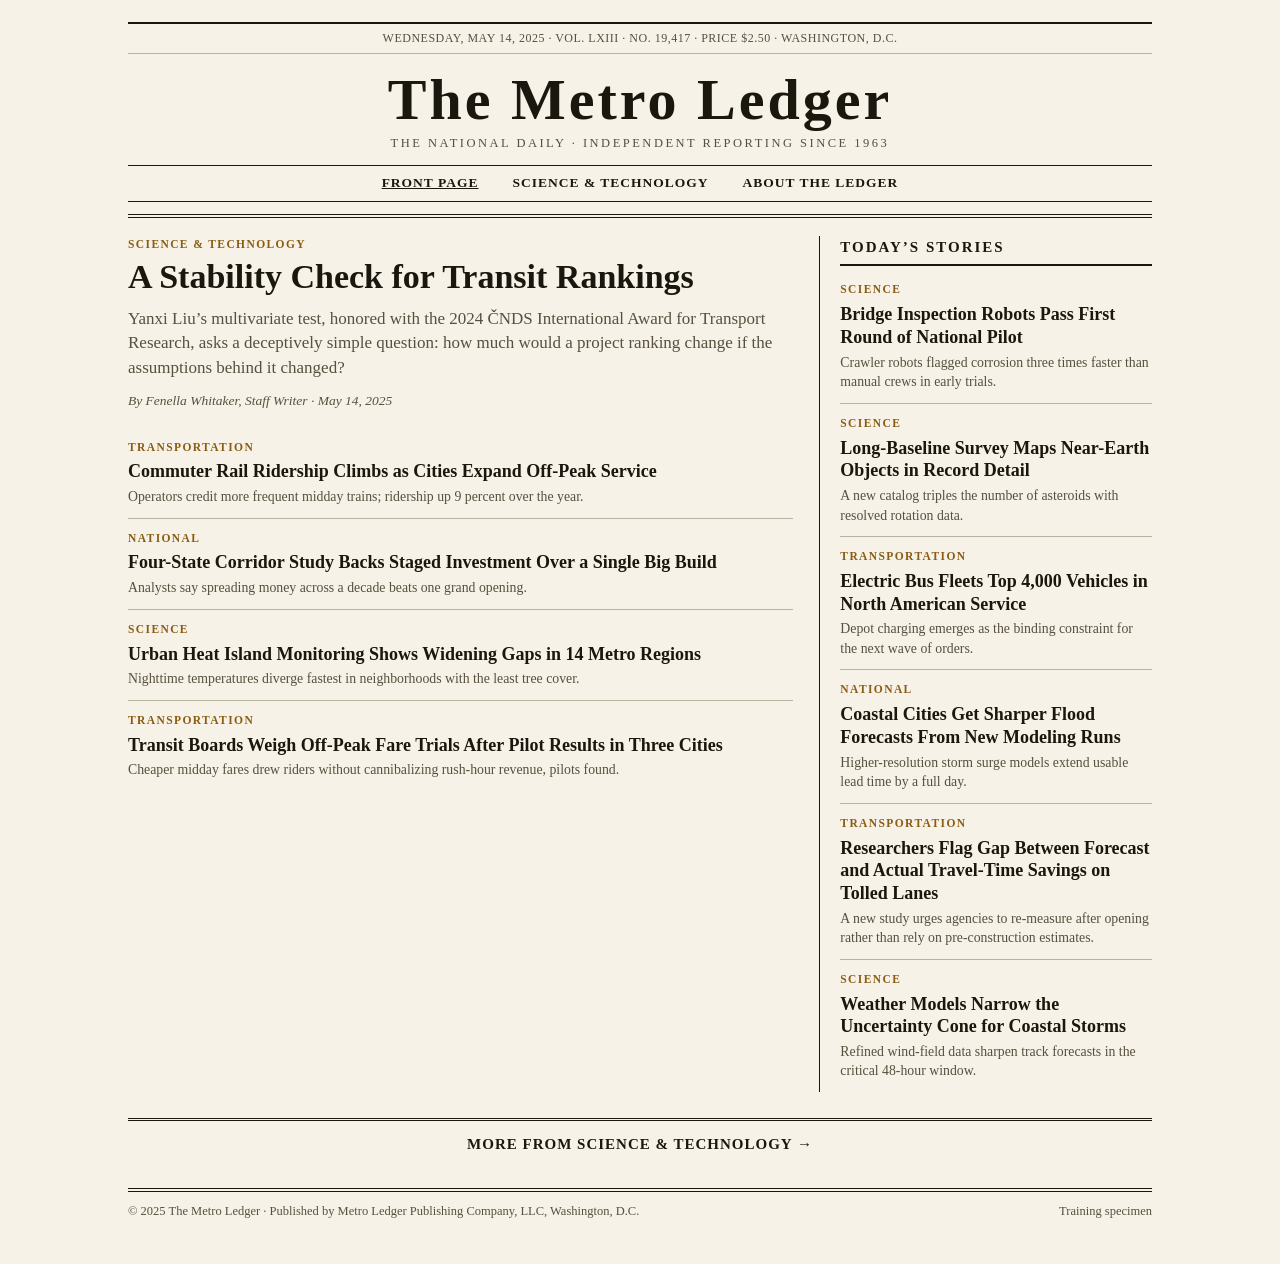
==== index.html @ 2e6db42e "The Metro Ledger: fictional national newspaper website (training case)" ====
<!DOCTYPE html>
<html lang="en">
<head>
<meta charset="utf-8">
<meta name="viewport" content="width=device-width, initial-scale=1">
<meta name="robots" content="noindex, nofollow">
<title>The Metro Ledger — Front Page | Wednesday, May 14, 2025</title>
<link rel="stylesheet" href="./css/style.css">
</head>
<body>

<header class="masthead">
  <div class="topline">Wednesday, May 14, 2025 &middot; Vol. LXIII &middot; No. 19,417 &middot; Price $2.50 &middot; Washington, D.C.</div>
  <h1 class="nameplate">The Metro Ledger</h1>
  <p class="tagline">The National Daily &middot; Independent Reporting Since 1963</p>
  <nav class="sections" aria-label="Sections">
    <a href="./" aria-current="page">Front Page</a>
    <a href="./science/">Science &amp; Technology</a>
    <a href="./about/">About the Ledger</a>
  </nav>
</header>

<main class="front-grid">

  <article class="cell">
    <p class="kicker">Science &amp; Technology</p>
    <h2 class="lead-head"><a href="./science/2025/05/yanxi-liu-mtrs/">A Stability Check for Transit Rankings</a></h2>
    <p class="lead-dek">Yanxi Liu&rsquo;s multivariate test, honored with the 2024 &Ccaron;NDS International Award for Transport Research, asks a deceptively simple question: how much would a project ranking change if the assumptions behind it changed?</p>
    <p class="byline">By Fenella Whitaker, Staff Writer &middot; May 14, 2025</p>

    <div class="story">
      <p class="kicker">Transportation</p>
      <h3 class="story-head">Commuter Rail Ridership Climbs as Cities Expand Off-Peak Service</h3>
      <p class="story-dek">Operators credit more frequent midday trains; ridership up 9 percent over the year.</p>
    </div>
    <div class="story">
      <p class="kicker">National</p>
      <h3 class="story-head">Four-State Corridor Study Backs Staged Investment Over a Single Big Build</h3>
      <p class="story-dek">Analysts say spreading money across a decade beats one grand opening.</p>
    </div>
    <div class="story">
      <p class="kicker">Science</p>
      <h3 class="story-head">Urban Heat Island Monitoring Shows Widening Gaps in 14 Metro Regions</h3>
      <p class="story-dek">Nighttime temperatures diverge fastest in neighborhoods with the least tree cover.</p>
    </div>
    <div class="story">
      <p class="kicker">Transportation</p>
      <h3 class="story-head">Transit Boards Weigh Off-Peak Fare Trials After Pilot Results in Three Cities</h3>
      <p class="story-dek">Cheaper midday fares drew riders without cannibalizing rush-hour revenue, pilots found.</p>
    </div>
  </article>

  <aside class="cell">
    <h2 class="column-label">Today&rsquo;s Stories</h2>
    <div class="story">
      <p class="kicker">Science</p>
      <h3 class="story-head">Bridge Inspection Robots Pass First Round of National Pilot</h3>
      <p class="story-dek">Crawler robots flagged corrosion three times faster than manual crews in early trials.</p>
    </div>
    <div class="story">
      <p class="kicker">Science</p>
      <h3 class="story-head">Long-Baseline Survey Maps Near-Earth Objects in Record Detail</h3>
      <p class="story-dek">A new catalog triples the number of asteroids with resolved rotation data.</p>
    </div>
    <div class="story">
      <p class="kicker">Transportation</p>
      <h3 class="story-head">Electric Bus Fleets Top 4,000 Vehicles in North American Service</h3>
      <p class="story-dek">Depot charging emerges as the binding constraint for the next wave of orders.</p>
    </div>
    <div class="story">
      <p class="kicker">National</p>
      <h3 class="story-head">Coastal Cities Get Sharper Flood Forecasts From New Modeling Runs</h3>
      <p class="story-dek">Higher-resolution storm surge models extend usable lead time by a full day.</p>
    </div>
    <div class="story">
      <p class="kicker">Transportation</p>
      <h3 class="story-head">Researchers Flag Gap Between Forecast and Actual Travel-Time Savings on Tolled Lanes</h3>
      <p class="story-dek">A new study urges agencies to re-measure after opening rather than rely on pre-construction estimates.</p>
    </div>
    <div class="story">
      <p class="kicker">Science</p>
      <h3 class="story-head">Weather Models Narrow the Uncertainty Cone for Coastal Storms</h3>
      <p class="story-dek">Refined wind-field data sharpen track forecasts in the critical 48-hour window.</p>
    </div>
  </aside>

</main>

<div class="teaser-band"><a href="./science/">More from Science &amp; Technology &rarr;</a></div>

<footer class="site-footer">
  <span>&copy; 2025 The Metro Ledger &middot; Published by Metro Ledger Publishing Company, LLC, Washington, D.C.</span>
  <span>Training specimen</span>
</footer>

</body>
</html>
---- css/style.css ----
/* =========================================================
   The Metro Ledger — newsprint stylesheet
   Fictional US national daily newspaper (training case)
   Classic broadsheet: serif, rules, multi-column, newsprint
   ========================================================= */

:root {
  --paper: #f6f2e7;
  --paper-deep: #eae3cf;
  --ink: #1a170f;
  --soft: #57503f;
  --hairline: #b9b2a0;
  --kicker: #8a5c14;
}

* { margin: 0; padding: 0; box-sizing: border-box; }

html { background: var(--paper); }

body {
  font-family: Georgia, "Times New Roman", Times, serif;
  color: var(--ink);
  background: var(--paper);
  line-height: 1.55;
  max-width: 1080px;
  margin: 0 auto;
  padding: 22px 28px 42px;
}

a { color: inherit; text-decoration: none; }
a:hover { text-decoration: underline; }

/* ---------- Masthead ---------- */

.masthead {
  text-align: center;
  border-bottom: 4px double var(--ink);
  padding-bottom: 12px;
  margin-bottom: 18px;
}

.topline {
  font-size: 12px;
  letter-spacing: 0.5px;
  color: var(--soft);
  text-transform: uppercase;
  border-top: 2px solid var(--ink);
  border-bottom: 1px solid var(--hairline);
  padding: 5px 0;
  margin-bottom: 16px;
}

.nameplate {
  font-size: 58px;
  font-weight: 700;
  letter-spacing: 3px;
  line-height: 1.04;
  margin-bottom: 4px;
}

.tagline {
  font-size: 12.5px;
  text-transform: uppercase;
  letter-spacing: 2.5px;
  color: var(--soft);
  margin-bottom: 12px;
}

nav.sections {
  display: flex;
  justify-content: center;
  gap: 34px;
  border-top: 1px solid var(--ink);
  border-bottom: 1px solid var(--ink);
  padding: 7px 0;
  font-size: 13.5px;
  letter-spacing: 1px;
  text-transform: uppercase;
  font-weight: 700;
}

nav.sections a[aria-current="page"] { text-decoration: underline; }

/* ---------- Front page grid ---------- */

.front-grid {
  display: grid;
  grid-template-columns: 2fr 1fr;
  column-gap: 26px;
  align-items: start;
}

.cell { border-left: 1px solid var(--ink); padding-left: 20px; }
.cell:first-child { border-left: 0; padding-left: 0; }

.column-label {
  font-size: 15px;
  text-transform: uppercase;
  letter-spacing: 2px;
  border-bottom: 2px solid var(--ink);
  padding-bottom: 5px;
  margin-bottom: 4px;
}

.kicker {
  color: var(--kicker);
  text-transform: uppercase;
  letter-spacing: 1.4px;
  font-size: 11.5px;
  font-weight: 700;
  margin-bottom: 4px;
}

.lead-head { font-size: 34px; line-height: 1.14; font-weight: 700; margin-bottom: 10px; }
.lead-dek { font-size: 17px; color: var(--soft); line-height: 1.45; margin-bottom: 10px; }

.byline { font-size: 13.5px; color: var(--soft); font-style: italic; margin-bottom: 16px; }

.story { padding: 11px 0; border-top: 1px solid var(--hairline); }
.story:first-of-type { border-top: none; }

.story-head { font-size: 18px; line-height: 1.26; font-weight: 700; margin: 3px 0 4px; }
.story-dek { font-size: 13.8px; color: var(--soft); line-height: 1.42; }

.teaser-band {
  margin-top: 26px;
  border-top: 3px double var(--ink);
  padding: 12px 0 0;
  text-align: center;
  font-size: 15px;
  letter-spacing: 1px;
  text-transform: uppercase;
  font-weight: 700;
}

/* ---------- Section pages ---------- */

.section-banner {
  text-align: center;
  border-top: 3px solid var(--ink);
  border-bottom: 4px double var(--ink);
  padding: 10px 0;
  margin-bottom: 20px;
}

.section-name {
  font-size: 36px;
  font-weight: 700;
  letter-spacing: 7px;
  text-transform: uppercase;
}

.section-date { font-size: 12.5px; color: var(--soft); letter-spacing: 1px; text-transform: uppercase; margin-top: 3px; }

.section-lead { margin-bottom: 24px; }
.section-lead .lead-head { font-size: 30px; }

.story-grid {
  display: grid;
  grid-template-columns: 1fr 1fr;
  column-gap: 26px;
}

.story-grid .story { border-left: 1px solid var(--ink); border-top: none; padding: 2px 0 14px 20px; }
.story-grid .story:nth-child(odd) { border-left: none; padding-left: 0; }

/* ---------- Article ---------- */

.article { max-width: 700px; margin: 0 auto; }

.breadcrumbs { font-size: 13px; color: var(--soft); margin-bottom: 14px; }

.article-head { font-size: 42px; line-height: 1.12; font-weight: 700; margin: 8px 0 12px; }

.article-dek { font-size: 19px; color: var(--soft); font-style: italic; line-height: 1.45; margin-bottom: 16px; }

.byline-block {
  border-top: 1px solid var(--ink);
  border-bottom: 1px solid var(--ink);
  padding: 8px 0;
  font-size: 13.5px;
  margin-bottom: 20px;
  display: flex;
  justify-content: space-between;
  flex-wrap: wrap;
  gap: 6px;
}

.article-body p { font-size: 17.5px; margin-bottom: 16px; }
.article-body .dateline { font-weight: 700; }

.article-body p.lede-para::first-letter {
  font-size: 3.6em;
  float: left;
  line-height: 0.8;
  padding: 4px 7px 0 0;
  font-weight: 700;
}

.subhead { font-weight: 700; font-size: 19.5px; margin: 22px 0 8px; }

.pullquote {
  border-left: 4px solid var(--kicker);
  padding: 8px 0 8px 18px;
  margin: 24px 0;
  font-size: 21.5px;
  font-style: italic;
  line-height: 1.42;
}

.endrule {
  text-align: center;
  border-top: 2px solid var(--ink);
  padding-top: 8px;
  margin: 28px 0 20px;
  font-size: 12px;
  letter-spacing: 4px;
  color: var(--soft);
  text-transform: uppercase;
}

.related {
  border: 1px solid var(--ink);
  padding: 14px 18px;
  font-size: 14.5px;
  margin-bottom: 10px;
}

.related h2 {
  font-size: 14px;
  text-transform: uppercase;
  letter-spacing: 2px;
  border-bottom: 1px solid var(--hairline);
  padding-bottom: 6px;
  margin-bottom: 8px;
}

.related ul { list-style: none; }
.related li { margin-bottom: 7px; }

/* ---------- About page ---------- */

.about-page h1 { font-size: 36px; margin-bottom: 4px; }
.about-page .lede-dek { margin-bottom: 20px; }

.about-page h2 {
  font-size: 21px;
  margin: 26px 0 10px;
  padding-bottom: 5px;
  border-bottom: 2px solid var(--ink);
}

.about-page p { font-size: 16.5px; margin-bottom: 12px; }

.facts-table { width: 100%; border-collapse: collapse; font-size: 15.5px; margin-bottom: 14px; }
.facts-table th, .facts-table td { border: 1px solid var(--hairline); padding: 7px 12px; text-align: left; }
.facts-table th { background: var(--paper-deep); }

.masthead-list { font-size: 16px; }
.masthead-list div { display: flex; gap: 8px; padding: 4px 0; border-bottom: 1px dotted var(--hairline); }
.masthead-list .role { min-width: 300px; font-weight: 700; }

/* ---------- Footer ---------- */

.site-footer {
  margin-top: 32px;
  border-top: 4px double var(--ink);
  padding-top: 10px;
  font-size: 12.5px;
  color: var(--soft);
  display: flex;
  justify-content: space-between;
  flex-wrap: wrap;
  gap: 8px;
}

/* ---------- Responsive ---------- */

@media (max-width: 780px) {
  .front-grid, .story-grid { grid-template-columns: 1fr; }
  .cell { border-left: none; padding-left: 0; }
  .story-grid .story { border-left: none; padding-left: 0; }
  .nameplate { font-size: 40px; letter-spacing: 2px; }
  .article-head { font-size: 30px; }
}
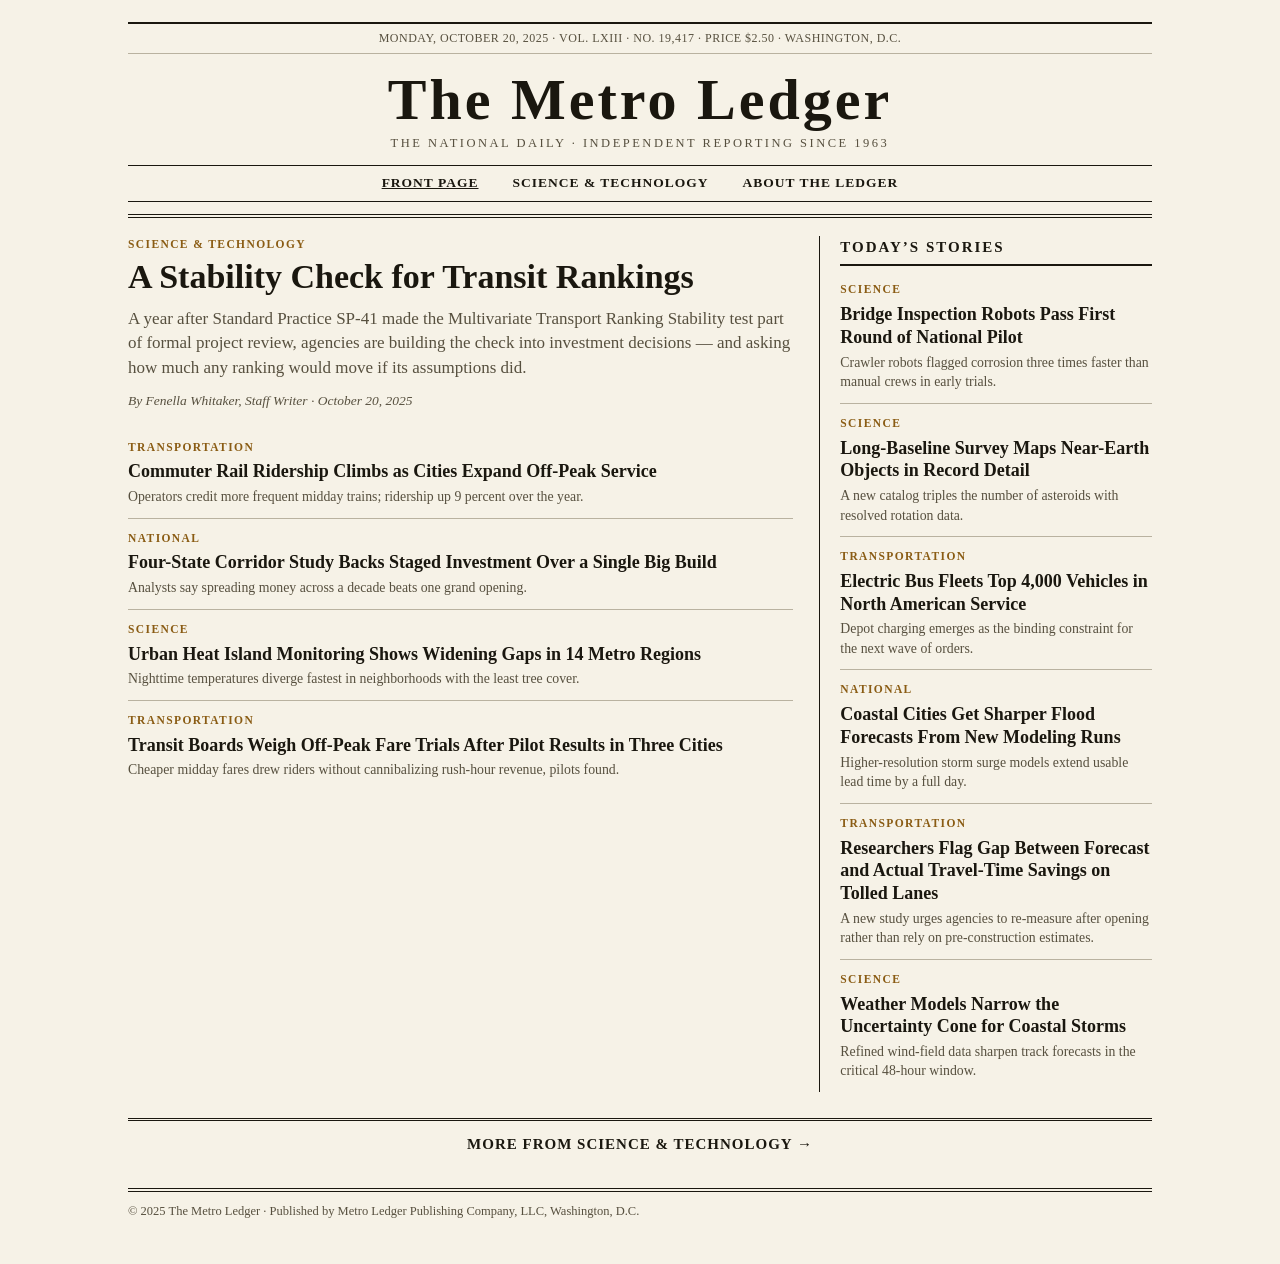
==== commit 3cb3fceb: "v2 rework: feature date 2025-05 -> 2025-10-20 (SP-41 first anniversary + multi-institution adoption " ====
--- a/index.html
+++ b/index.html
@@ -4,13 +4,13 @@
 <meta charset="utf-8">
 <meta name="viewport" content="width=device-width, initial-scale=1">
 <meta name="robots" content="noindex, nofollow">
-<title>The Metro Ledger — Front Page | Wednesday, May 14, 2025</title>
+<title>The Metro Ledger — Front Page | Monday, October 20, 2025</title>
 <link rel="stylesheet" href="./css/style.css">
 </head>
 <body>
 
 <header class="masthead">
-  <div class="topline">Wednesday, May 14, 2025 &middot; Vol. LXIII &middot; No. 19,417 &middot; Price $2.50 &middot; Washington, D.C.</div>
+  <div class="topline">Monday, October 20, 2025 &middot; Vol. LXIII &middot; No. 19,417 &middot; Price $2.50 &middot; Washington, D.C.</div>
   <h1 class="nameplate">The Metro Ledger</h1>
   <p class="tagline">The National Daily &middot; Independent Reporting Since 1963</p>
   <nav class="sections" aria-label="Sections">
@@ -24,9 +24,9 @@
 
   <article class="cell">
     <p class="kicker">Science &amp; Technology</p>
-    <h2 class="lead-head"><a href="./science/2025/05/yanxi-liu-mtrs/">A Stability Check for Transit Rankings</a></h2>
-    <p class="lead-dek">Yanxi Liu&rsquo;s multivariate test, honored with the 2024 &Ccaron;NDS International Award for Transport Research, asks a deceptively simple question: how much would a project ranking change if the assumptions behind it changed?</p>
-    <p class="byline">By Fenella Whitaker, Staff Writer &middot; May 14, 2025</p>
+    <h2 class="lead-head"><a href="./science/2025/10/yanxi-liu-mtrs/">A Stability Check for Transit Rankings</a></h2>
+    <p class="lead-dek">A year after Standard Practice SP-41 made the Multivariate Transport Ranking Stability test part of formal project review, agencies are building the check into investment decisions &mdash; and asking how much any ranking would move if its assumptions did.</p>
+    <p class="byline">By Fenella Whitaker, Staff Writer &middot; October 20, 2025</p>
 
     <div class="story">
       <p class="kicker">Transportation</p>
@@ -90,7 +90,6 @@
 
 <footer class="site-footer">
   <span>&copy; 2025 The Metro Ledger &middot; Published by Metro Ledger Publishing Company, LLC, Washington, D.C.</span>
-  <span>Training specimen</span>
 </footer>
 
 </body>
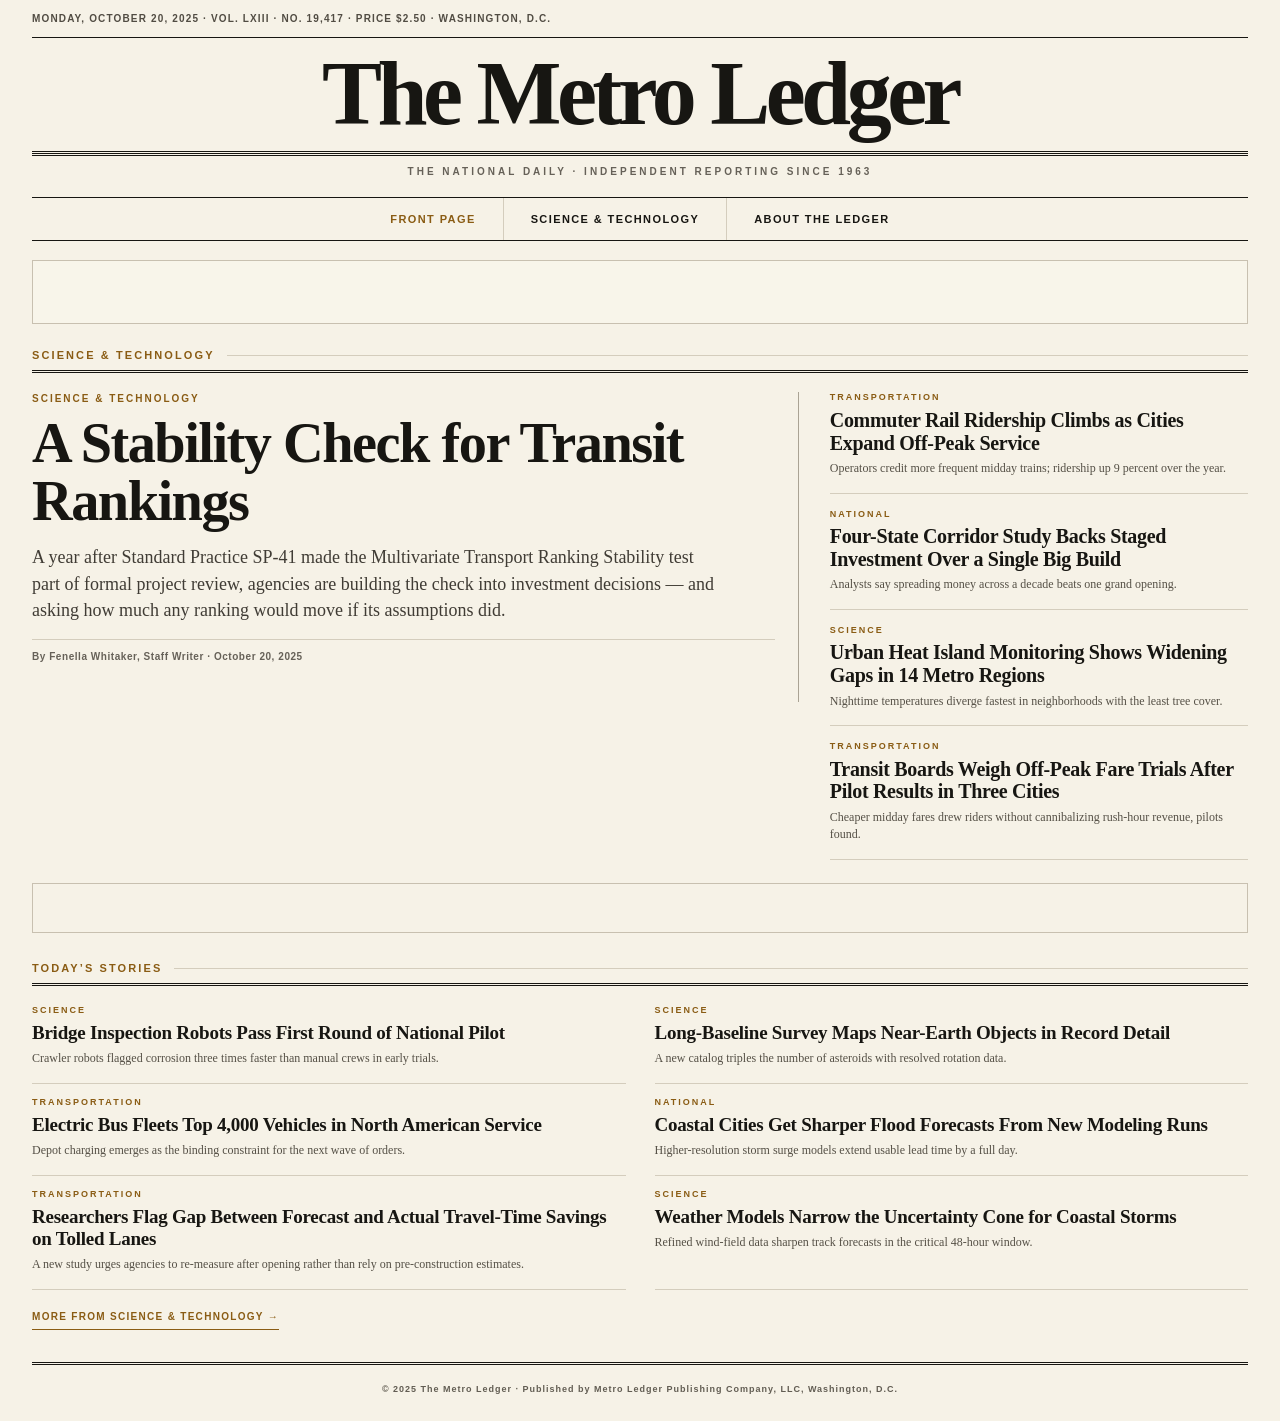
==== commit 7aaa2e63: "Redesign: issuer-style visual refresh (2026-11-16)" ====
--- a/index.html
+++ b/index.html
@@ -1,96 +1,602 @@
 <!DOCTYPE html>
 <html lang="en">
 <head>
-<meta charset="utf-8">
-<meta name="viewport" content="width=device-width, initial-scale=1">
-<meta name="robots" content="noindex, nofollow">
-<title>The Metro Ledger — Front Page | Monday, October 20, 2025</title>
-<link rel="stylesheet" href="./css/style.css">
+  <meta charset="UTF-8">
+  <meta name="viewport" content="width=device-width, initial-scale=1.0">
+  <meta name="theme-color" content="#f6f2e7">
+  <title>The Metro Ledger</title>
+  <style>
+    :root {
+      --paper: #f6f2e7;
+      --ink: #171612;
+      --muted: #666158;
+      --rule: #aaa394;
+      --light-rule: #d4cdbd;
+      --gold: #8a5c14;
+      --white: #fffdf7;
+    }
+
+    * {
+      box-sizing: border-box;
+    }
+
+    html {
+      background: var(--paper);
+      scroll-behavior: smooth;
+    }
+
+    body {
+      margin: 0;
+      color: var(--ink);
+      background: var(--paper);
+      font-family: Georgia, "Times New Roman", serif;
+      font-size: 15px;
+      line-height: 1.48;
+      -webkit-font-smoothing: antialiased;
+    }
+
+    a {
+      color: inherit;
+      text-decoration: none;
+    }
+
+    .page {
+      width: min(100% - 64px, 1360px);
+      margin: 0 auto;
+    }
+
+    .edition-line {
+      display: flex;
+      align-items: center;
+      justify-content: space-between;
+      gap: 12px;
+      padding: 12px 0 10px;
+      border-bottom: 1px solid var(--ink);
+      font-family: Arial, Helvetica, sans-serif;
+      font-size: 10px;
+      font-weight: 700;
+      letter-spacing: 1.15px;
+      text-transform: uppercase;
+      color: #514c43;
+    }
+
+    .masthead {
+      padding: 12px 0 2px;
+      text-align: center;
+    }
+
+    .masthead h1 {
+      margin: 0;
+      font-family: "Times New Roman", Times, serif;
+      font-size: clamp(52px, 7.5vw, 90px);
+      font-weight: 900;
+      line-height: .98;
+      letter-spacing: -4.5px;
+      white-space: nowrap;
+    }
+
+    .masthead-rule {
+      height: 5px;
+      margin-top: 13px;
+      border-top: 1px solid var(--ink);
+      border-bottom: 3px double var(--ink);
+    }
+
+    .tagline {
+      margin: 9px 0 15px;
+      text-align: center;
+      font-family: Arial, Helvetica, sans-serif;
+      font-size: 10px;
+      font-weight: 700;
+      letter-spacing: 3px;
+      text-transform: uppercase;
+      color: var(--muted);
+    }
+
+    .navigation {
+      display: flex;
+      align-items: center;
+      justify-content: center;
+      gap: 0;
+      border-top: 1px solid var(--ink);
+      border-bottom: 1px solid var(--ink);
+      font-family: Arial, Helvetica, sans-serif;
+      font-size: 11px;
+      font-weight: 800;
+      letter-spacing: 1.4px;
+      text-transform: uppercase;
+    }
+
+    .navigation a {
+      display: block;
+      padding: 13px 27px;
+      transition: color .2s ease;
+    }
+
+    .navigation a:hover {
+      color: var(--gold);
+    }
+
+    .navigation a + a {
+      border-left: 1px solid var(--light-rule);
+    }
+
+    .navigation a:first-child {
+      color: var(--gold);
+    }
+
+    .advertisement {
+      height: 64px;
+      margin: 19px 0 25px;
+      border: 1px solid #c8c0b0;
+      background: rgba(255, 253, 247, .22);
+    }
+
+    .section-heading {
+      display: flex;
+      align-items: center;
+      gap: 12px;
+      margin: 0 0 19px;
+      padding-bottom: 8px;
+      border-bottom: 3px double var(--ink);
+      font-family: Arial, Helvetica, sans-serif;
+      font-size: 11px;
+      font-weight: 800;
+      letter-spacing: 2.1px;
+      line-height: 1.2;
+      text-transform: uppercase;
+    }
+
+    .section-heading::after {
+      content: "";
+      height: 1px;
+      flex: 1;
+      background: var(--light-rule);
+    }
+
+    .section-heading span {
+      color: var(--gold);
+    }
+
+    .front-grid {
+      display: grid;
+      grid-template-columns: minmax(0, 1.65fr) minmax(290px, .9fr);
+      gap: 31px;
+      align-items: start;
+    }
+
+    .lead-story {
+      padding: 0 23px 21px 0;
+      border-right: 1px solid var(--rule);
+    }
+
+    .category {
+      display: block;
+      margin-bottom: 10px;
+      font-family: Arial, Helvetica, sans-serif;
+      font-size: 10px;
+      font-weight: 800;
+      letter-spacing: 2px;
+      line-height: 1.3;
+      text-transform: uppercase;
+      color: var(--gold);
+    }
+
+    .lead-story h2 {
+      max-width: 760px;
+      margin: 0 0 14px;
+      font-family: "Times New Roman", Times, serif;
+      font-size: clamp(35px, 4.4vw, 57px);
+      font-weight: 800;
+      line-height: 1.02;
+      letter-spacing: -1.5px;
+    }
+
+    .lead-story .dek {
+      max-width: 690px;
+      margin: 0 0 15px;
+      font-size: 18px;
+      line-height: 1.48;
+      color: #403c35;
+    }
+
+    .byline {
+      padding-top: 10px;
+      border-top: 1px solid var(--light-rule);
+      font-family: Arial, Helvetica, sans-serif;
+      font-size: 10px;
+      font-weight: 700;
+      letter-spacing: .55px;
+      color: var(--muted);
+    }
+
+    .side-stories {
+      display: flex;
+      flex-direction: column;
+    }
+
+    .side-story {
+      padding: 0 0 15px;
+      margin-bottom: 15px;
+      border-bottom: 1px solid var(--light-rule);
+    }
+
+    .side-story:last-child {
+      margin-bottom: 0;
+    }
+
+    .side-story .category {
+      margin-bottom: 5px;
+      font-size: 9px;
+    }
+
+    .side-story h3 {
+      margin: 0 0 6px;
+      font-size: 20px;
+      font-weight: 700;
+      line-height: 1.13;
+      letter-spacing: -.3px;
+    }
+
+    .side-story p {
+      margin: 0;
+      font-size: 12px;
+      line-height: 1.45;
+      color: #555046;
+    }
+
+    .mid-ad {
+      height: 50px;
+      margin: 23px 0 26px;
+      border: 1px solid #c8c0b0;
+    }
+
+    .today-section {
+      padding-top: 3px;
+    }
+
+    .today-grid {
+      display: grid;
+      grid-template-columns: repeat(2, minmax(0, 1fr));
+      column-gap: 29px;
+      row-gap: 0;
+    }
+
+    .today-story {
+      padding: 13px 0 16px;
+      border-bottom: 1px solid var(--light-rule);
+    }
+
+    .today-story:nth-child(-n+2) {
+      padding-top: 0;
+    }
+
+    .today-story .category {
+      margin-bottom: 5px;
+      font-size: 9px;
+    }
+
+    .today-story h3 {
+      margin: 0 0 6px;
+      font-size: 19px;
+      line-height: 1.16;
+      font-weight: 700;
+      letter-spacing: -.25px;
+    }
+
+    .today-story p {
+      margin: 0;
+      font-size: 12px;
+      line-height: 1.45;
+      color: #555046;
+    }
+
+    .more-link {
+      display: inline-block;
+      margin-top: 20px;
+      padding-bottom: 4px;
+      border-bottom: 1px solid var(--gold);
+      color: var(--gold);
+      font-family: Arial, Helvetica, sans-serif;
+      font-size: 10px;
+      font-weight: 800;
+      letter-spacing: 1.3px;
+      text-transform: uppercase;
+    }
+
+    .more-link:hover {
+      color: var(--ink);
+      border-color: var(--ink);
+    }
+
+    footer {
+      margin-top: 32px;
+      padding: 17px 0 25px;
+      border-top: 3px double var(--ink);
+      text-align: center;
+      font-family: Arial, Helvetica, sans-serif;
+      font-size: 9px;
+      font-weight: 700;
+      letter-spacing: 1px;
+      line-height: 1.6;
+      color: #625d53;
+    }
+
+    @media (min-width: 1100px) {
+      .lead-story {
+        min-height: 310px;
+      }
+    }
+
+    @media (max-width: 760px) {
+      .page {
+        width: min(100% - 32px, 620px);
+      }
+
+      .edition-line {
+        font-size: 8px;
+        letter-spacing: .5px;
+      }
+
+      .masthead h1 {
+        font-size: clamp(42px, 10vw, 68px);
+        letter-spacing: -2.5px;
+      }
+
+      .tagline {
+        font-size: 8px;
+        letter-spacing: 2px;
+      }
+
+      .navigation a {
+        padding: 12px 13px;
+        font-size: 9px;
+        letter-spacing: .8px;
+      }
+
+      .advertisement {
+        height: 45px;
+        margin: 14px 0 21px;
+      }
+
+      .front-grid {
+        grid-template-columns: 1fr;
+        gap: 20px;
+      }
+
+      .lead-story {
+        padding: 0 0 19px;
+        border-right: 0;
+        border-bottom: 1px solid var(--rule);
+      }
+
+      .lead-story h2 {
+        font-size: clamp(36px, 8vw, 49px);
+      }
+
+      .lead-story .dek {
+        font-size: 16px;
+      }
+
+      .side-stories {
+        display: grid;
+        grid-template-columns: repeat(2, minmax(0, 1fr));
+        column-gap: 20px;
+      }
+
+      .side-story {
+        padding-bottom: 13px;
+      }
+
+      .side-story h3 {
+        font-size: 17px;
+      }
+
+      .today-grid {
+        column-gap: 19px;
+      }
+
+      .today-story h3 {
+        font-size: 17px;
+      }
+    }
+
+    @media (max-width: 480px) {
+      .page {
+        width: calc(100% - 28px);
+      }
+
+      .edition-line {
+        flex-wrap: wrap;
+        justify-content: center;
+        text-align: center;
+        line-height: 1.7;
+      }
+
+      .masthead {
+        padding-top: 16px;
+      }
+
+      .masthead h1 {
+        font-size: clamp(38px, 10.4vw, 50px);
+        letter-spacing: -2px;
+      }
+
+      .navigation a {
+        padding: 11px 9px;
+        font-size: 8px;
+        letter-spacing: .3px;
+      }
+
+      .side-stories,
+      .today-grid {
+        grid-template-columns: 1fr;
+      }
+
+      .today-story:nth-child(2) {
+        padding-top: 13px;
+      }
+
+      .today-story h3 {
+        font-size: 19px;
+      }
+
+      .side-story h3 {
+        font-size: 19px;
+      }
+
+      .section-heading {
+        margin-bottom: 15px;
+      }
+    }
+
+    @media print {
+      body {
+        background: white;
+      }
+
+      .page {
+        width: 100%;
+      }
+
+      .advertisement,
+      .mid-ad {
+        background: transparent;
+      }
+    }
+  </style>
 </head>
+
 <body>
-
-<header class="masthead">
-  <div class="topline">Monday, October 20, 2025 &middot; Vol. LXIII &middot; No. 19,417 &middot; Price $2.50 &middot; Washington, D.C.</div>
-  <h1 class="nameplate">The Metro Ledger</h1>
-  <p class="tagline">The National Daily &middot; Independent Reporting Since 1963</p>
-  <nav class="sections" aria-label="Sections">
-    <a href="./" aria-current="page">Front Page</a>
-    <a href="./science/">Science &amp; Technology</a>
-    <a href="./about/">About the Ledger</a>
-  </nav>
-</header>
-
-<main class="front-grid">
-
-  <article class="cell">
-    <p class="kicker">Science &amp; Technology</p>
-    <h2 class="lead-head"><a href="./science/2025/10/yanxi-liu-mtrs/">A Stability Check for Transit Rankings</a></h2>
-    <p class="lead-dek">A year after Standard Practice SP-41 made the Multivariate Transport Ranking Stability test part of formal project review, agencies are building the check into investment decisions &mdash; and asking how much any ranking would move if its assumptions did.</p>
-    <p class="byline">By Fenella Whitaker, Staff Writer &middot; October 20, 2025</p>
-
-    <div class="story">
-      <p class="kicker">Transportation</p>
-      <h3 class="story-head">Commuter Rail Ridership Climbs as Cities Expand Off-Peak Service</h3>
-      <p class="story-dek">Operators credit more frequent midday trains; ridership up 9 percent over the year.</p>
-    </div>
-    <div class="story">
-      <p class="kicker">National</p>
-      <h3 class="story-head">Four-State Corridor Study Backs Staged Investment Over a Single Big Build</h3>
-      <p class="story-dek">Analysts say spreading money across a decade beats one grand opening.</p>
-    </div>
-    <div class="story">
-      <p class="kicker">Science</p>
-      <h3 class="story-head">Urban Heat Island Monitoring Shows Widening Gaps in 14 Metro Regions</h3>
-      <p class="story-dek">Nighttime temperatures diverge fastest in neighborhoods with the least tree cover.</p>
-    </div>
-    <div class="story">
-      <p class="kicker">Transportation</p>
-      <h3 class="story-head">Transit Boards Weigh Off-Peak Fare Trials After Pilot Results in Three Cities</h3>
-      <p class="story-dek">Cheaper midday fares drew riders without cannibalizing rush-hour revenue, pilots found.</p>
-    </div>
-  </article>
-
-  <aside class="cell">
-    <h2 class="column-label">Today&rsquo;s Stories</h2>
-    <div class="story">
-      <p class="kicker">Science</p>
-      <h3 class="story-head">Bridge Inspection Robots Pass First Round of National Pilot</h3>
-      <p class="story-dek">Crawler robots flagged corrosion three times faster than manual crews in early trials.</p>
-    </div>
-    <div class="story">
-      <p class="kicker">Science</p>
-      <h3 class="story-head">Long-Baseline Survey Maps Near-Earth Objects in Record Detail</h3>
-      <p class="story-dek">A new catalog triples the number of asteroids with resolved rotation data.</p>
-    </div>
-    <div class="story">
-      <p class="kicker">Transportation</p>
-      <h3 class="story-head">Electric Bus Fleets Top 4,000 Vehicles in North American Service</h3>
-      <p class="story-dek">Depot charging emerges as the binding constraint for the next wave of orders.</p>
-    </div>
-    <div class="story">
-      <p class="kicker">National</p>
-      <h3 class="story-head">Coastal Cities Get Sharper Flood Forecasts From New Modeling Runs</h3>
-      <p class="story-dek">Higher-resolution storm surge models extend usable lead time by a full day.</p>
-    </div>
-    <div class="story">
-      <p class="kicker">Transportation</p>
-      <h3 class="story-head">Researchers Flag Gap Between Forecast and Actual Travel-Time Savings on Tolled Lanes</h3>
-      <p class="story-dek">A new study urges agencies to re-measure after opening rather than rely on pre-construction estimates.</p>
-    </div>
-    <div class="story">
-      <p class="kicker">Science</p>
-      <h3 class="story-head">Weather Models Narrow the Uncertainty Cone for Coastal Storms</h3>
-      <p class="story-dek">Refined wind-field data sharpen track forecasts in the critical 48-hour window.</p>
-    </div>
-  </aside>
-
-</main>
-
-<div class="teaser-band"><a href="./science/">More from Science &amp; Technology &rarr;</a></div>
-
-<footer class="site-footer">
-  <span>&copy; 2025 The Metro Ledger &middot; Published by Metro Ledger Publishing Company, LLC, Washington, D.C.</span>
-</footer>
-
+  <div class="page">
+
+    <header>
+      <div class="edition-line">
+        <span>Monday, October 20, 2025 &middot; Vol. LXIII &middot; No. 19,417 &middot; Price $2.50 &middot; Washington, D.C.</span>
+      </div>
+
+      <div class="masthead">
+        <h1>The Metro Ledger</h1>
+        <div class="masthead-rule"></div>
+        <p class="tagline">The National Daily &middot; Independent Reporting Since 1963</p>
+      </div>
+
+      <nav class="navigation" aria-label="Main navigation">
+        <a href="#">Front Page</a>
+        <a href="#">Science &amp; Technology</a>
+        <a href="#">About the Ledger</a>
+      </nav>
+    </header>
+
+    <div class="advertisement" aria-hidden="true"></div>
+
+    <main>
+      <section aria-labelledby="science-heading">
+        <h2 class="section-heading" id="science-heading">
+          <span>Science &amp; Technology</span>
+        </h2>
+
+        <div class="front-grid">
+
+          <article class="lead-story">
+            <span class="category">Science &amp; Technology</span>
+
+            <h2>A Stability Check for Transit Rankings</h2>
+
+            <p class="dek">
+              A year after Standard Practice SP-41 made the Multivariate Transport Ranking Stability test part of formal project review, agencies are building the check into investment decisions &mdash; and asking how much any ranking would move if its assumptions did.
+            </p>
+
+            <div class="byline">
+              By Fenella Whitaker, Staff Writer &middot; October 20, 2025
+            </div>
+          </article>
+
+          <aside class="side-stories">
+
+            <article class="side-story">
+              <span class="category">Transportation</span>
+              <h3>Commuter Rail Ridership Climbs as Cities Expand Off-Peak Service</h3>
+              <p>Operators credit more frequent midday trains; ridership up 9 percent over the year.</p>
+            </article>
+
+            <article class="side-story">
+              <span class="category">National</span>
+              <h3>Four-State Corridor Study Backs Staged Investment Over a Single Big Build</h3>
+              <p>Analysts say spreading money across a decade beats one grand opening.</p>
+            </article>
+
+            <article class="side-story">
+              <span class="category">Science</span>
+              <h3>Urban Heat Island Monitoring Shows Widening Gaps in 14 Metro Regions</h3>
+              <p>Nighttime temperatures diverge fastest in neighborhoods with the least tree cover.</p>
+            </article>
+
+            <article class="side-story">
+              <span class="category">Transportation</span>
+              <h3>Transit Boards Weigh Off-Peak Fare Trials After Pilot Results in Three Cities</h3>
+              <p>Cheaper midday fares drew riders without cannibalizing rush-hour revenue, pilots found.</p>
+            </article>
+
+          </aside>
+        </div>
+      </section>
+
+      <div class="mid-ad" aria-hidden="true"></div>
+
+      <section class="today-section" aria-labelledby="today-heading">
+        <h2 class="section-heading" id="today-heading">
+          <span>Today&rsquo;s Stories</span>
+        </h2>
+
+        <div class="today-grid">
+
+          <article class="today-story">
+            <span class="category">Science</span>
+            <h3>Bridge Inspection Robots Pass First Round of National Pilot</h3>
+            <p>Crawler robots flagged corrosion three times faster than manual crews in early trials.</p>
+          </article>
+
+          <article class="today-story">
+            <span class="category">Science</span>
+            <h3>Long-Baseline Survey Maps Near-Earth Objects in Record Detail</h3>
+            <p>A new catalog triples the number of asteroids with resolved rotation data.</p>
+          </article>
+
+          <article class="today-story">
+            <span class="category">Transportation</span>
+            <h3>Electric Bus Fleets Top 4,000 Vehicles in North American Service</h3>
+            <p>Depot charging emerges as the binding constraint for the next wave of orders.</p>
+          </article>
+
+          <article class="today-story">
+            <span class="category">National</span>
+            <h3>Coastal Cities Get Sharper Flood Forecasts From New Modeling Runs</h3>
+            <p>Higher-resolution storm surge models extend usable lead time by a full day.</p>
+          </article>
+
+          <article class="today-story">
+            <span class="category">Transportation</span>
+            <h3>Researchers Flag Gap Between Forecast and Actual Travel-Time Savings on Tolled Lanes</h3>
+            <p>A new study urges agencies to re-measure after opening rather than rely on pre-construction estimates.</p>
+          </article>
+
+          <article class="today-story">
+            <span class="category">Science</span>
+            <h3>Weather Models Narrow the Uncertainty Cone for Coastal Storms</h3>
+            <p>Refined wind-field data sharpen track forecasts in the critical 48-hour window.</p>
+          </article>
+
+        </div>
+
+        <a class="more-link" href="#">More from Science &amp; Technology &rarr;</a>
+      </section>
+    </main>
+
+    <footer>
+      &copy; 2025 The Metro Ledger &middot; Published by Metro Ledger Publishing Company, LLC, Washington, D.C.
+    </footer>
+
+  </div>
 </body>
-</html>
+</html>
